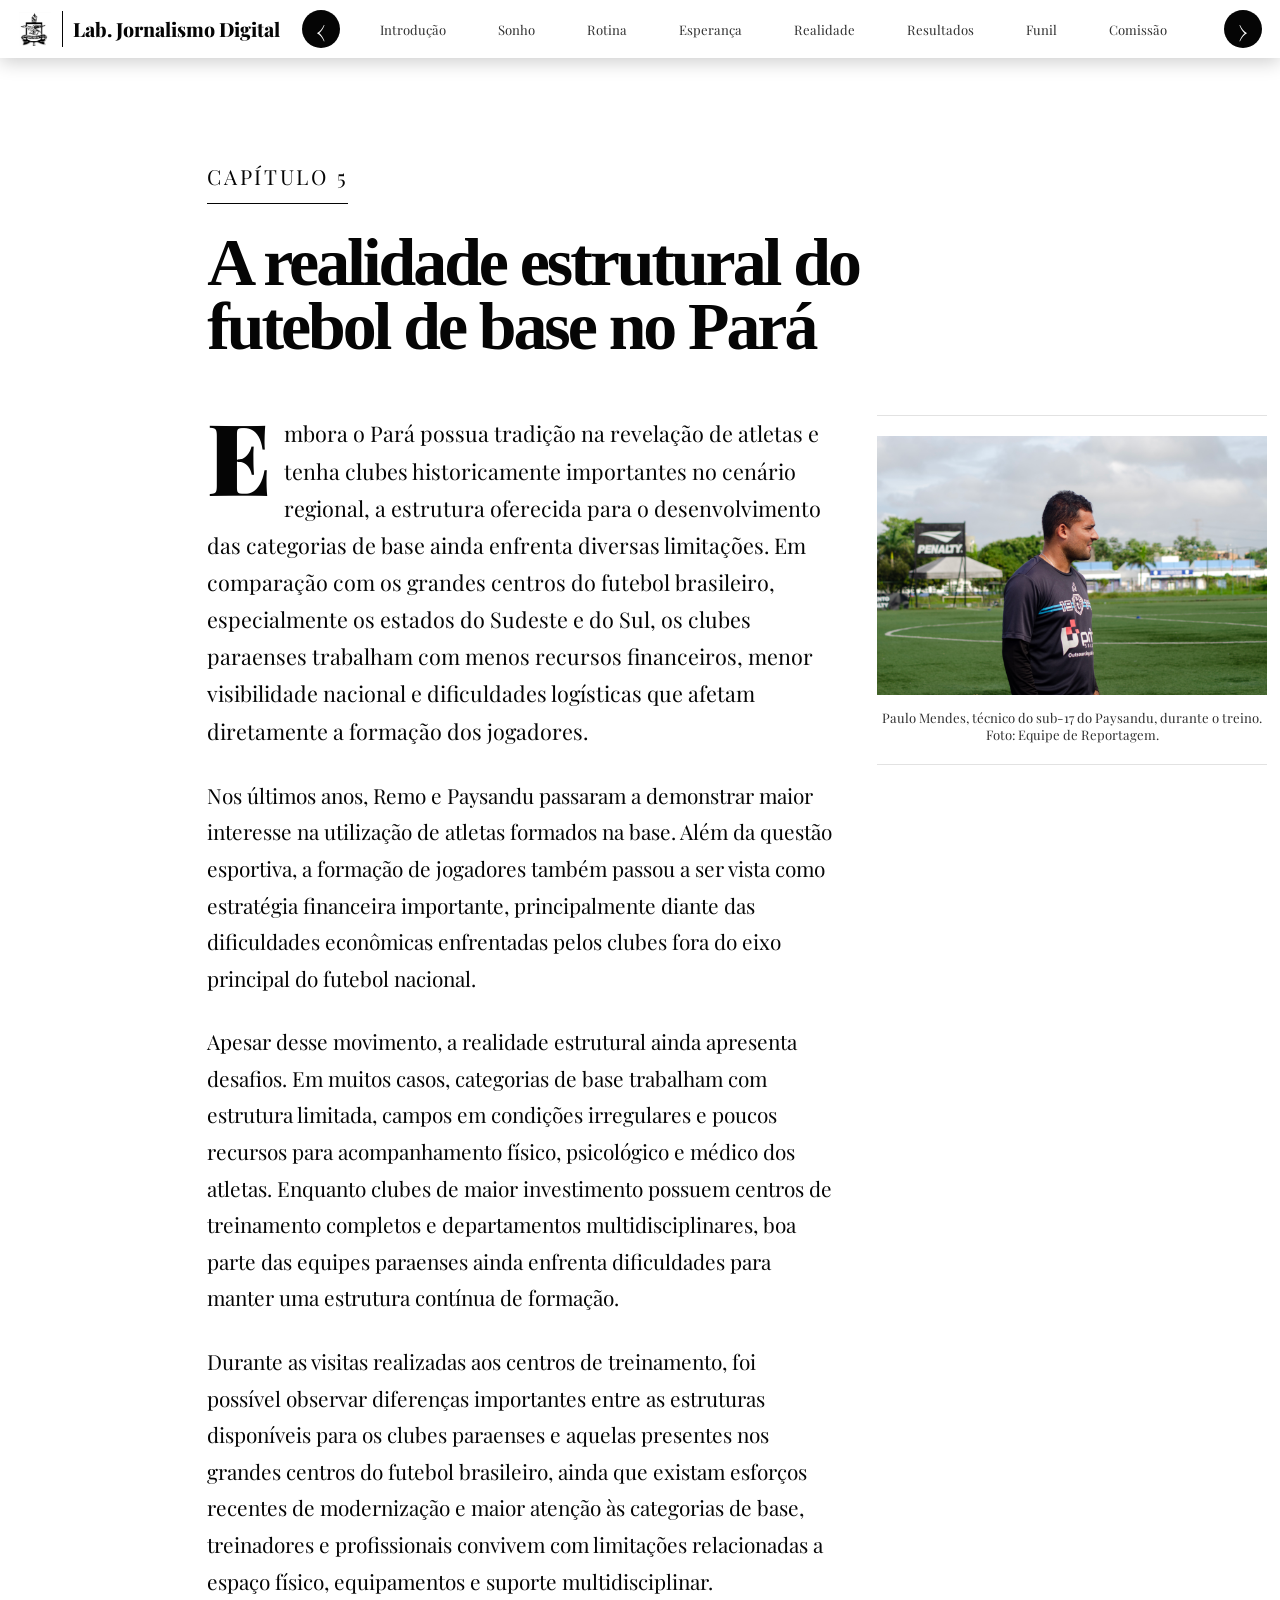
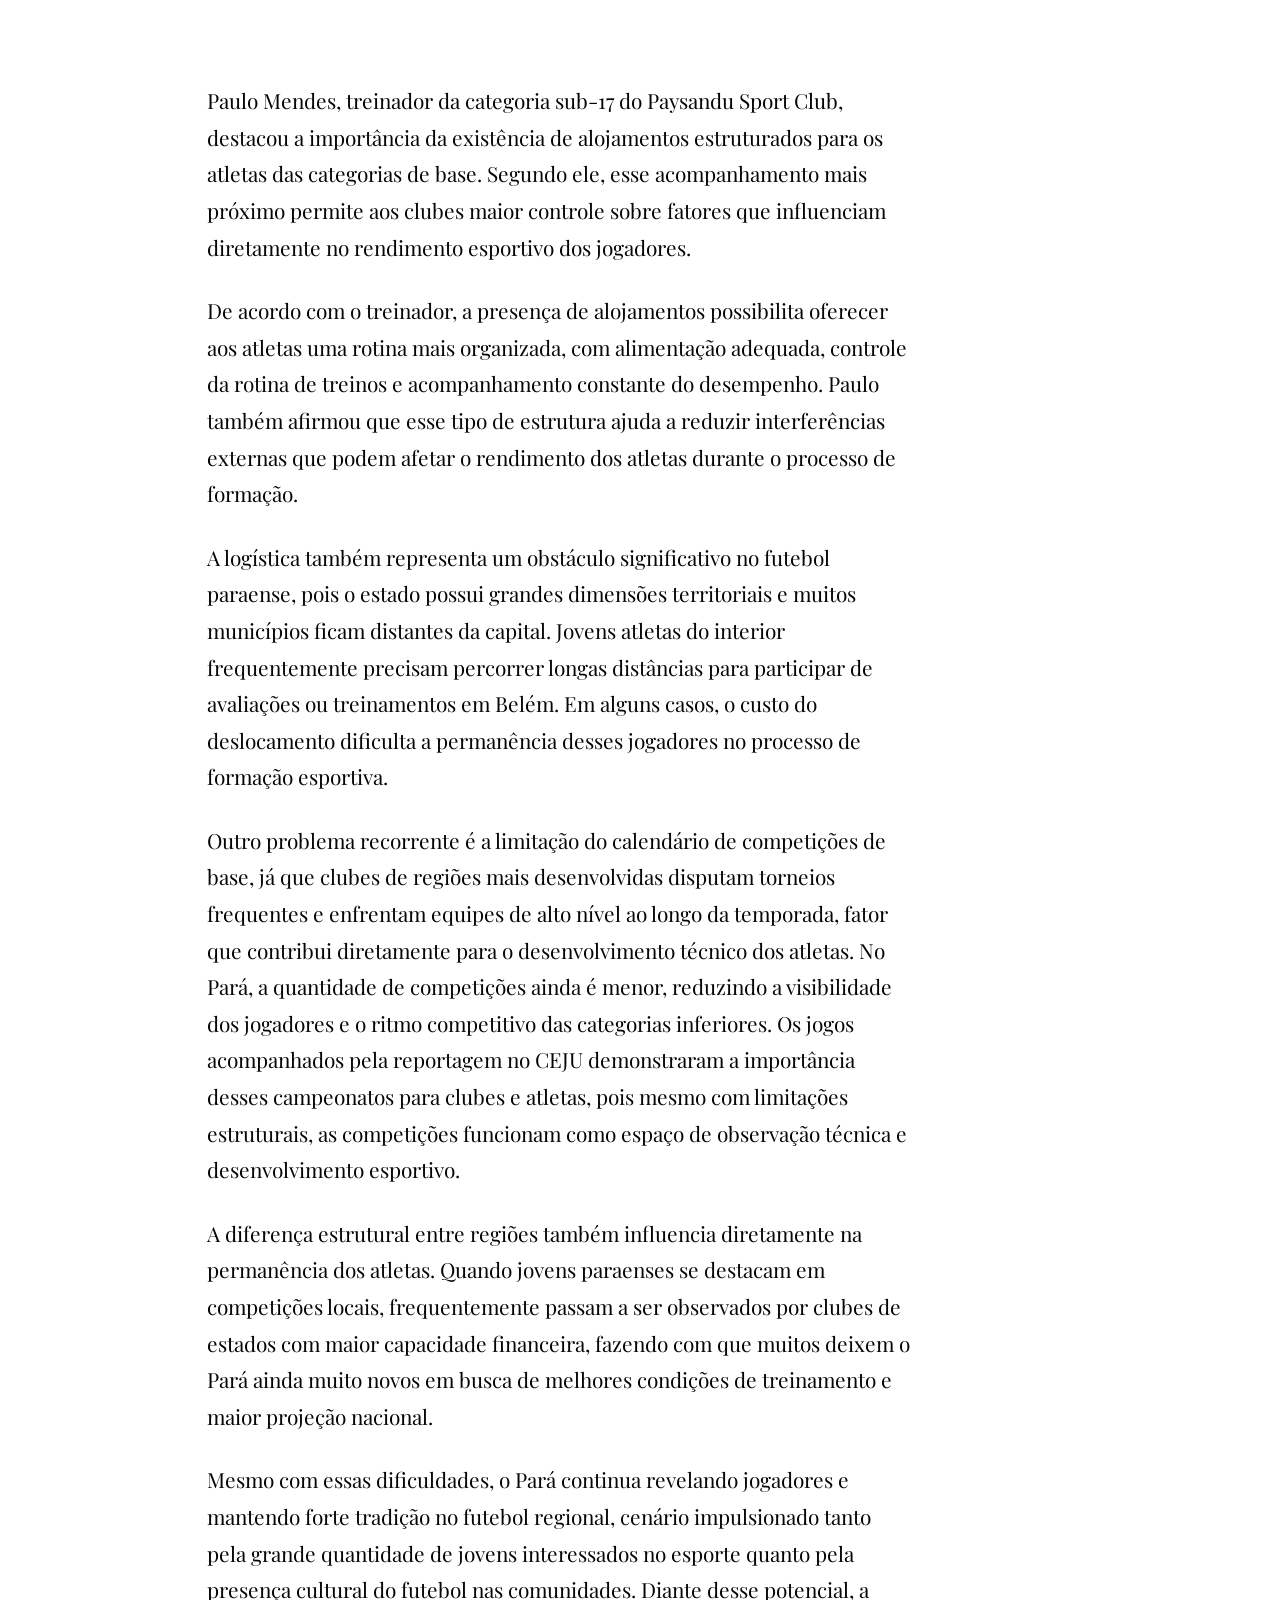
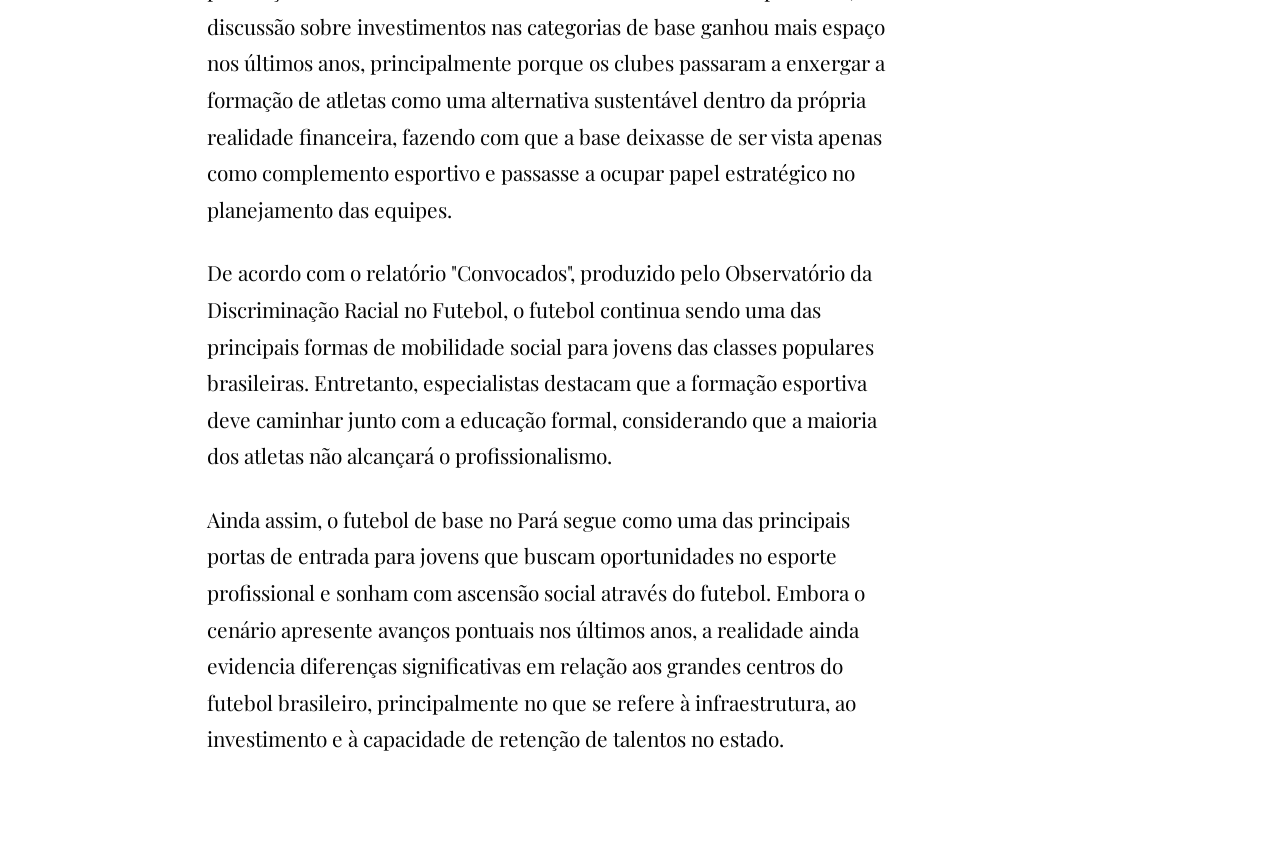
==== a-realidade.html @ 1070edc4 "Versão 1.0" ====
<!DOCTYPE html>
<html lang="pt-BR">
<head>
  <meta charset="UTF-8" />
  <meta name="viewport" content="width=device-width, initial-scale=1.0" />
  <title>A realidade estrutural | Lab. Jornalismo Digital</title>
  <link rel="preconnect" href="https://fonts.googleapis.com">
  <link rel="preconnect" href="https://fonts.gstatic.com" crossorigin>
  <link href="https://fonts.googleapis.com/css2?family=Playfair+Display:wght@300;400;600;700;800;900&display=swap" rel="stylesheet">
  <!-- CSS: a-realidade.html → reset.css + chapter.css + a-realidade.css -->
  <link rel="stylesheet" href="css/reset.css" />
  <link rel="stylesheet" href="css/chapter.css" />
  <link rel="stylesheet" href="css/a-realidade.css" />
</head>
<body>
  <header class="site-navbar">
    <div class="brand">
      <img src="assets/home/logo-ufpa.png" alt="Logo UFPA" class="brand-logo">
      <span class="brand-divider"></span>
      <strong>Lab. Jornalismo Digital</strong>
    </div>
    <button class="nav-arrow nav-arrow-left" type="button" aria-label="Rolar menu para esquerda" data-scroll-menu="-1">‹</button>
    <nav class="nav-scroll" id="navScroll" aria-label="Navegação principal">
      <button class="nav-close" type="button" aria-label="Fechar menu" data-close-menu>×</button>
      <a href="index.html">Introdução</a>
      <a href="comeco-do-sonho.html">Sonho</a>
      <a href="a-rotina-invisivel.html">Rotina</a>
      <a href="o-futebol-como-esperanca.html">Esperança</a>
      <a href="a-realidade.html">Realidade</a>
      <a href="resultados-precoce.html">Resultados</a>
      <a href="o-funil.html">Funil</a>
      <a href="o-olhar-da-comissao.html">Comissão</a>
      <a href="saude-fisica-e-mental.html">Saúde</a>
      <a href="da-base-para-o-profissional.html">Profissional</a>
      <a href="os-talentos-que-ficaram.html">Talentos</a>
      <a href="conclusao.html">Conclusão</a>
    </nav>
    <button class="nav-arrow nav-arrow-right" type="button" aria-label="Rolar menu para direita" data-scroll-menu="1">›</button>
    <button class="nav-toggle" type="button" aria-label="Abrir menu" aria-expanded="false" data-menu-toggle>☰</button>
  </header>
  <main>
    <article class="story-content chapter-page">
      <header class="chapter-header">
        <p class="kicker">CAPÍTULO 5</p>
        <h1>A realidade estrutural do futebol de base no Pará</h1>
      </header>
      <section class="media-row">
        <div class="media-text">
          <p class="lead">
            Embora o Pará possua tradição na revelação de atletas e tenha clubes historicamente importantes no cenário regional, a estrutura oferecida para o desenvolvimento das categorias de base ainda enfrenta diversas limitações. Em comparação com os grandes centros do futebol brasileiro, especialmente os estados do Sudeste e do Sul, os clubes paraenses trabalham com menos recursos financeiros, menor visibilidade nacional e dificuldades logísticas que afetam diretamente a formação dos jogadores.
          </p>

          <p>Nos últimos anos, Remo e Paysandu passaram a demonstrar maior interesse na utilização de atletas formados na base. Além da questão esportiva, a formação de jogadores também passou a ser vista como estratégia financeira importante, principalmente diante das dificuldades econômicas enfrentadas pelos clubes fora do eixo principal do futebol nacional.
          </p>

          <p>
            Apesar desse movimento, a realidade estrutural ainda apresenta desafios. Em muitos casos, categorias de base trabalham com estrutura limitada, campos em condições irregulares e poucos recursos para acompanhamento físico, psicológico e médico dos atletas. Enquanto clubes de maior investimento possuem centros de treinamento completos e departamentos multidisciplinares, boa parte das equipes paraenses ainda enfrenta dificuldades para manter uma estrutura contínua de formação.
          </p>

          <p>
            Durante as visitas realizadas aos centros de treinamento, foi possível observar diferenças importantes entre as estruturas disponíveis para os clubes paraenses e aquelas presentes nos grandes centros do futebol brasileiro, ainda que existam esforços recentes de modernização e maior atenção às categorias de base, treinadores e profissionais convivem com limitações relacionadas a espaço físico, equipamentos e suporte multidisciplinar.
          </p>
        </div>

        <figure class="side-media">
          <button class="media-open" type="button" data-modal-image="assets/realidade/PauloMendes.jpg" aria-label="Ampliar imagem sobre a realidade da base">
            <img src="assets/realidade/PauloMendes.jpg" alt="Ilustração sobre a realidade estrutural do futebol de base no Pará">
          </button>
          <figcaption>Paulo Mendes, técnico do sub-17 do Paysandu, durante o treino. Foto: Equipe de Reportagem.</figcaption>
        </figure>
      </section>

  
        <p>
        Paulo Mendes, treinador da categoria sub-17 do Paysandu Sport Club, destacou a importância da existência de alojamentos estruturados para os atletas das categorias de base. Segundo ele, esse acompanhamento mais próximo permite aos clubes maior controle sobre fatores que influenciam diretamente no rendimento esportivo dos jogadores.
         </p>
      

      <p>
        
      </p>    
      <p>
        De acordo com o treinador, a presença de alojamentos possibilita oferecer aos atletas uma rotina mais organizada, com alimentação adequada, controle da rotina de treinos e acompanhamento constante do desempenho. Paulo também afirmou que esse tipo de estrutura ajuda a reduzir interferências externas que podem afetar o rendimento dos atletas durante o processo de formação.
      </p>

      <p>
        A logística também representa um obstáculo significativo no futebol paraense, pois o estado possui grandes dimensões territoriais e muitos municípios ficam distantes da capital. Jovens atletas do interior frequentemente precisam percorrer longas distâncias para participar de avaliações ou treinamentos em Belém. Em alguns casos, o custo do deslocamento dificulta a permanência desses jogadores no processo de formação esportiva.
      </p>

      <p>
        Outro problema recorrente é a limitação do calendário de competições de base, já que clubes de regiões mais desenvolvidas disputam torneios frequentes e enfrentam equipes de alto nível ao longo da temporada, fator que contribui diretamente para o desenvolvimento técnico dos atletas. No Pará, a quantidade de competições ainda é menor, reduzindo a visibilidade dos jogadores e o ritmo competitivo das categorias inferiores. Os jogos acompanhados pela reportagem no CEJU demonstraram a importância desses campeonatos para clubes e atletas, pois mesmo com limitações estruturais, as competições funcionam como espaço de observação técnica e desenvolvimento esportivo.
      </p>

      <p>
        A diferença estrutural entre regiões também influencia diretamente na permanência dos atletas. Quando jovens paraenses se destacam em competições locais, frequentemente passam a ser observados por clubes de estados com maior capacidade financeira, fazendo com que muitos deixem o Pará ainda muito novos em busca de melhores condições de treinamento e maior projeção nacional.
      </p>

      <p>
        Mesmo com essas dificuldades, o Pará continua revelando jogadores e mantendo forte tradição no futebol regional, cenário impulsionado tanto pela grande quantidade de jovens interessados no esporte quanto pela presença cultural do futebol nas comunidades. Diante desse potencial, a discussão sobre investimentos nas categorias de base ganhou mais espaço nos últimos anos, principalmente porque os clubes passaram a enxergar a formação de atletas como uma alternativa sustentável dentro da própria realidade financeira, fazendo com que a base deixasse de ser vista apenas como complemento esportivo e passasse a ocupar papel estratégico no planejamento das equipes.
      </p>

      <p>
        De acordo com o relatório "Convocados", produzido pelo Observatório da Discriminação Racial no Futebol, o futebol continua sendo uma das principais formas de mobilidade social para jovens das classes populares brasileiras. Entretanto, especialistas destacam que a formação esportiva deve caminhar junto com a educação formal, considerando que a maioria dos atletas não alcançará o profissionalismo.
      </p>

      <p>
        Ainda assim, o futebol de base no Pará segue como uma das principais portas de entrada para jovens que buscam oportunidades no esporte profissional e sonham com ascensão social através do futebol. Embora o cenário apresente avanços pontuais nos últimos anos, a realidade ainda evidencia diferenças significativas em relação aos grandes centros do futebol brasileiro, principalmente no que se refere à infraestrutura, ao investimento e à capacidade de retenção de talentos no estado. 
      </p>
    </article>
  </main>
</body>
</html>
---- css/chapter.css ----
:root {
  --white: #ffffff;
  --black: #050505;
  --gray-50: #fafafa;
  --gray-100: #f4f4f4;
  --gray-200: #e2e2e2;
  --gray-500: #777777;
  --gray-700: #303030;

  --navbar-height: 58px;
  --text-width: 760px;
  --wide-width: 1180px;
  --side-media-width: 390px;
}

html {
  scroll-behavior: smooth;
}

body {
  background: var(--white);
  color: var(--black);
  font-family: "Playfair Display", Georgia, serif;
  font-weight: 300;
  padding-top: var(--navbar-height);
}

body.menu-open {
  overflow: hidden;
}

/* NAVBAR */

.site-navbar {
  width: 100%;
  height: var(--navbar-height);
  background: rgba(255, 255, 255, 0.97);
  position: fixed;
  top: 0;
  left: 0;
  z-index: 50;
  display: flex;
  align-items: center;
  gap: 22px;
  padding: 0 18px;
  box-shadow: 0 4px 18px rgba(0, 0, 0, 0.2);
  backdrop-filter: blur(10px);
}

.brand {
  display: flex;
  align-items: center;
  gap: 10px;
  min-width: max-content;
}

.brand-logo {
  width: 34px;
  height: 34px;
  object-fit: contain;
}

.brand-divider {
  width: 1px;
  height: 36px;
  background: var(--black);
}

.brand strong {
  font-size: 1.22rem;
  font-weight: 800;
  white-space: nowrap;
}

.nav-scroll {
  flex: 1;
  display: flex;
  align-items: center;
  gap: 16px;
  overflow-x: auto;
  scrollbar-width: none;
  scroll-behavior: smooth;
}

.nav-scroll::-webkit-scrollbar {
  display: none;
}

.nav-scroll a {
  min-width: max-content;
  text-decoration: none;
  font-size: 0.82rem;
  font-weight: 400;
  color: var(--gray-700);
  padding: 7px 18px;
  border-radius: 999px;
  transition: background 0.25s ease, color 0.25s ease;
}

.nav-scroll a:hover,
.nav-scroll a.active {
  background: var(--gray-200);
  color: var(--black);
}

.nav-toggle,
.nav-close {
  width: 42px;
  height: 42px;
  border: 0;
  border-radius: 50%;
  color: var(--white);
  background: var(--black);
  font-size: 1.35rem;
  line-height: 1;
  cursor: pointer;
  display: none;
  align-items: center;
  justify-content: center;
}

.nav-close {
  position: absolute;
  top: 18px;
  right: 18px;
}

.nav-arrow {
  width: 38px;
  height: 38px;
  border: 0;
  border-radius: 50%;
  background: var(--black);
  color: var(--white);
  font-size: 1.9rem;
  line-height: 1;
  cursor: pointer;
  display: flex;
  align-items: center;
  justify-content: center;
  flex: 0 0 auto;
  transition: background 0.25s ease;
}

.nav-arrow:hover {
  background: var(--gray-700);
}

/* ESTRUTURA DA MATÉRIA */

.story-content {
  max-width: var(--text-width);
  margin-left: 14vw;
  margin-right: auto;
  padding: 100px 28px 60px;
}

.chapter-page + .chapter-page {
  margin-top: 70px;
  padding-top: 90px;
  border-top: 1px solid var(--gray-200);
}

.chapter-header {
  margin-bottom: 56px;
  text-align: left;
}

.kicker {
  display: inline-block;
  font-size: 0.78rem;
  letter-spacing: 0.13em;
  text-transform: uppercase;
  font-weight: 800;
  margin-bottom: 22px;
  padding-bottom: 8px;
  border-bottom: 1px solid var(--black);
}

.chapter-header h1 {
  font-size: clamp(3rem, 5.3vw, 5rem);
  line-height: 0.95;
  font-family: 'Times New Roman', Times, serif;
  font-weight: 900;
  letter-spacing: -0.045em;
  text-align: left;
}

.chapter-summary {
  max-width: 640px;
  margin-top: 24px;
  color: var(--gray-700);
  font-size: 1.22rem;
  line-height: 1.5;
  font-weight: 300;
}

.story-content p {
  font-size: 1.3rem;
  line-height: 1.76;
  font-weight: 300;
  margin-bottom: 27px;
  text-align: left;
}

.story-content .lead {
  font-size: 1.35rem;
  line-height: 1.72;
}

.story-content .lead::first-letter {
  float: left;
  font-size: 6.2rem;
  line-height: 0.82;
  padding-right: 13px;
  font-weight: 900;
}

/*cor dos links*/
.story-content a {
  color: #2a2a2a;
  text-decoration-thickness: 1px;
  text-underline-offset: 4px;
}

.story-content a:hover {
  color: var(--black);
}


.story-content blockquote {
  font-size: 1.3rem;
  line-height: 1.62;
  font-weight: 700;
  margin: 24px 0 34px;
  padding: 20px 24px;
  background: var(--gray-50);
  border-left: 4px solid var(--black);
}

.highlight-quote {
  font-size: 1.32rem;
  line-height: 1.58;
  font-weight: 800;
}

/* TEXTO À ESQUERDA + MÍDIA PEQUENA À DIREITA */

.media-row,
.quote-highlight-block {
  width: min(1060px, calc(100vw - 72px));
  margin: 52px 0 56px;
  display: grid;
  grid-template-columns: minmax(0, var(--text-width)) var(--side-media-width);
  gap: 44px;
  align-items: start;
}

.media-text {
  width: 100%;
}

.side-media {
  width: 100%;
  padding: 20px 0;
  border-top: 1px solid var(--gray-200);
  border-bottom: 1px solid var(--gray-200);
}

.media-open {
  width: 100%;
  border: 0;
  padding: 0;
  background: transparent;
  cursor: zoom-in;
}

.media-open img {
  width: 100%;
  max-height: 290px;
  object-fit: cover;
  transition: transform 0.25s ease, filter 0.25s ease;
}

.media-open:hover img {
  transform: scale(1.015);
  filter: brightness(0.94);
}

.side-media figcaption {
  font-size: 0.82rem;
  line-height: 1.35;
  color: var(--gray-700);
  font-weight: 300;
  text-align: center;
  margin-top: 10px;
}

.quote-highlight-block .feature-visual {
  width: 100%;
  margin: 0;
  padding: 20px 0;
  border-top: 1px solid var(--gray-200);
  border-bottom: 1px solid var(--gray-200);
}

.quote-highlight-block .feature-video video {
  width: 100%;
  max-height: 290px;
  object-fit: cover;
  background: #000;
  border: 1px solid var(--gray-200);
  cursor: zoom-in;
}

/* VÍDEO COM PALAVRA CLICÁVEL */

.video-trigger-row {
  margin-top: 58px;
  margin-bottom: 60px;
}

.inline-video-trigger {
  border: 1px solid var(--gray-200);
  background: var(--gray-100);
  color: var(--black);
  padding: 3px 8px;
  border-radius: 999px;
  font-family: inherit;
  font-size: inherit;
  font-weight: 800;
  cursor: pointer;
  transition: background 0.25s ease, border-color 0.25s ease;
}

.inline-video-trigger::before {
  content: "▶ ";
  font-size: 0.75em;
  color: var(--gray-500);
}

.inline-video-trigger:hover {
  background: var(--gray-200);
  border-color: var(--gray-500);
}

.side-video {
  padding: 22px 0;
}

.video-box {
  position: relative;
  width: 100%;
}

.video-box video {
  width: 100%;
  max-height: 300px;
  object-fit: cover;
  background: #000;
  border: 1px solid var(--gray-200);
  cursor: zoom-in;
}

.video-expand-button {
  display: block;
  margin-top: 10px;
  margin-left: auto;
  border: 1px solid var(--black);
  background: var(--white);
  color: var(--black);
  padding: 8px 14px;
  font-family: inherit;
  font-size: 0.82rem;
  font-weight: 700;
  cursor: pointer;
  transition: background 0.25s ease, color 0.25s ease;
}

.video-expand-button:hover {
  background: var(--black);
  color: var(--white);
}

/* NAVEGAÇÃO ENTRE CAPÍTULOS */

.next-chapter,
.chapter-navigation {
  margin-top: 60px;
  padding-top: 28px;
  border-top: 1px solid var(--gray-200);
}

.next-chapter a,
.chapter-navigation a {
  font-size: 1rem;
  font-weight: 700;
  text-decoration: none;
  color: var(--black);
}

.chapter-navigation {
  display: flex;
  justify-content: space-between;
  gap: 24px;
}

/* MODAL TELA CHEIA */

.media-modal {
  position: fixed;
  inset: 0;
  background: rgba(0, 0, 0, 0.92);
  z-index: 100;
  display: none;
  align-items: center;
  justify-content: center;
  padding: 32px;
}

.media-modal.show {
  display: flex;
}

.modal-close {
  position: fixed;
  top: 20px;
  right: 28px;
  width: 46px;
  height: 46px;
  border: 0;
  border-radius: 50%;
  background: var(--white);
  color: var(--black);
  font-size: 2rem;
  line-height: 1;
  cursor: pointer;
  z-index: 101;
}

.modal-content {
  width: min(1100px, 96vw);
  max-height: 88vh;
}

.modal-content img,
.modal-content video {
  width: 100%;
  max-height: 88vh;
  object-fit: contain;
}

/* RESPONSIVO — PC, TABLET, CELULAR E PROJETOR */

@media (min-width: 1400px) {
  .story-content {
    margin-left: 16vw;
  }

  .chapter-header h1 {
    font-size: 5rem;
  }
}

@media (max-width: 1100px) {
  .story-content {
    margin-left: 8vw;
  }

  .media-row,
  .quote-highlight-block {
    width: calc(100vw - 56px);
    grid-template-columns: minmax(0, 1fr) 360px;
    gap: 34px;
  }
}

@media (max-width: 860px) {
  .site-navbar {
    gap: 12px;
    padding: 0 12px;
    justify-content: center;
  }

  .site-navbar.menu-open {
    height: 100vh;
    height: 100dvh;
    align-items: flex-start;
    padding-top: 0;
  }

  .brand {
    justify-content: center;
    max-width: calc(100% - 64px);
  }

  .brand strong {
    font-size: 1rem;
  }

  .brand-logo {
    width: 30px;
    height: 30px;
  }

  .brand-divider {
    display: none;
  }

  .nav-arrow {
    display: none;
  }

  .nav-toggle {
    display: inline-flex;
    position: absolute;
    right: 16px;
    width: 42px;
    height: 42px;
    background: transparent;
    color: var(--black);
    border-radius: 0;
  }

  .nav-close {
    display: inline-flex;
  }

  .nav-scroll {
    position: fixed;
    inset: 0;
    z-index: 60;
    display: none;
    flex-direction: column;
    justify-content: flex-start;
    align-items: stretch;
    padding: 90px 24px 24px;
    gap: 18px;
    overflow-x: hidden;
    overflow-y: auto;
    background: rgba(255, 255, 255, 0.98);
    backdrop-filter: blur(10px);
  }

  .nav-scroll.open {
    display: flex;
  }

  .nav-scroll a {
    width: 100%;
    background: var(--gray-100);
  }

  .nav-scroll a:hover,
  .nav-scroll a.active {
    background: var(--black);
    color: var(--white);
  }

  .story-content {
    max-width: 100%;
    margin-left: auto;
    margin-right: auto;
    padding: 72px 24px 45px;
  }

  .chapter-header {
    text-align: center;
  }

  .chapter-header h1 {
    text-align: center;
  }

  .story-content p {
    font-size: 1.12rem;
    line-height: 1.7;
  }

  .story-content .lead {
    font-size: 1.18rem;
  }

  .story-content .lead::first-letter {
    font-size: 4.7rem;
  }

  .media-row,
  .quote-highlight-block {
    width: 100%;
    margin: 38px 0;
    grid-template-columns: 1fr;
    gap: 22px;
  }

  .media-open img,
  .video-box video,
  .quote-highlight-block .feature-video video {
    max-height: none;
  }

  .chapter-navigation,
  .next-chapter {
    flex-direction: column;
  }
}

@media (max-width: 560px) {
  :root {
    --navbar-height: 54px;
  }

  .brand strong {
    font-size: 0.92rem;
  }

  .nav-scroll a {
    font-size: 0.78rem;
    padding: 7px 14px;
  }

  .chapter-header h1 {
    font-size: 2.45rem;
  }

  .story-content {
    padding-left: 20px;
    padding-right: 20px;
  }

  .story-content blockquote {
    padding: 18px;
    font-size: 1.12rem;
  }

  .modal-close {
    top: 14px;
    right: 14px;
  }
}
---- css/a-realidade.css ----
/* CSS exclusivo: a-realidade.html */
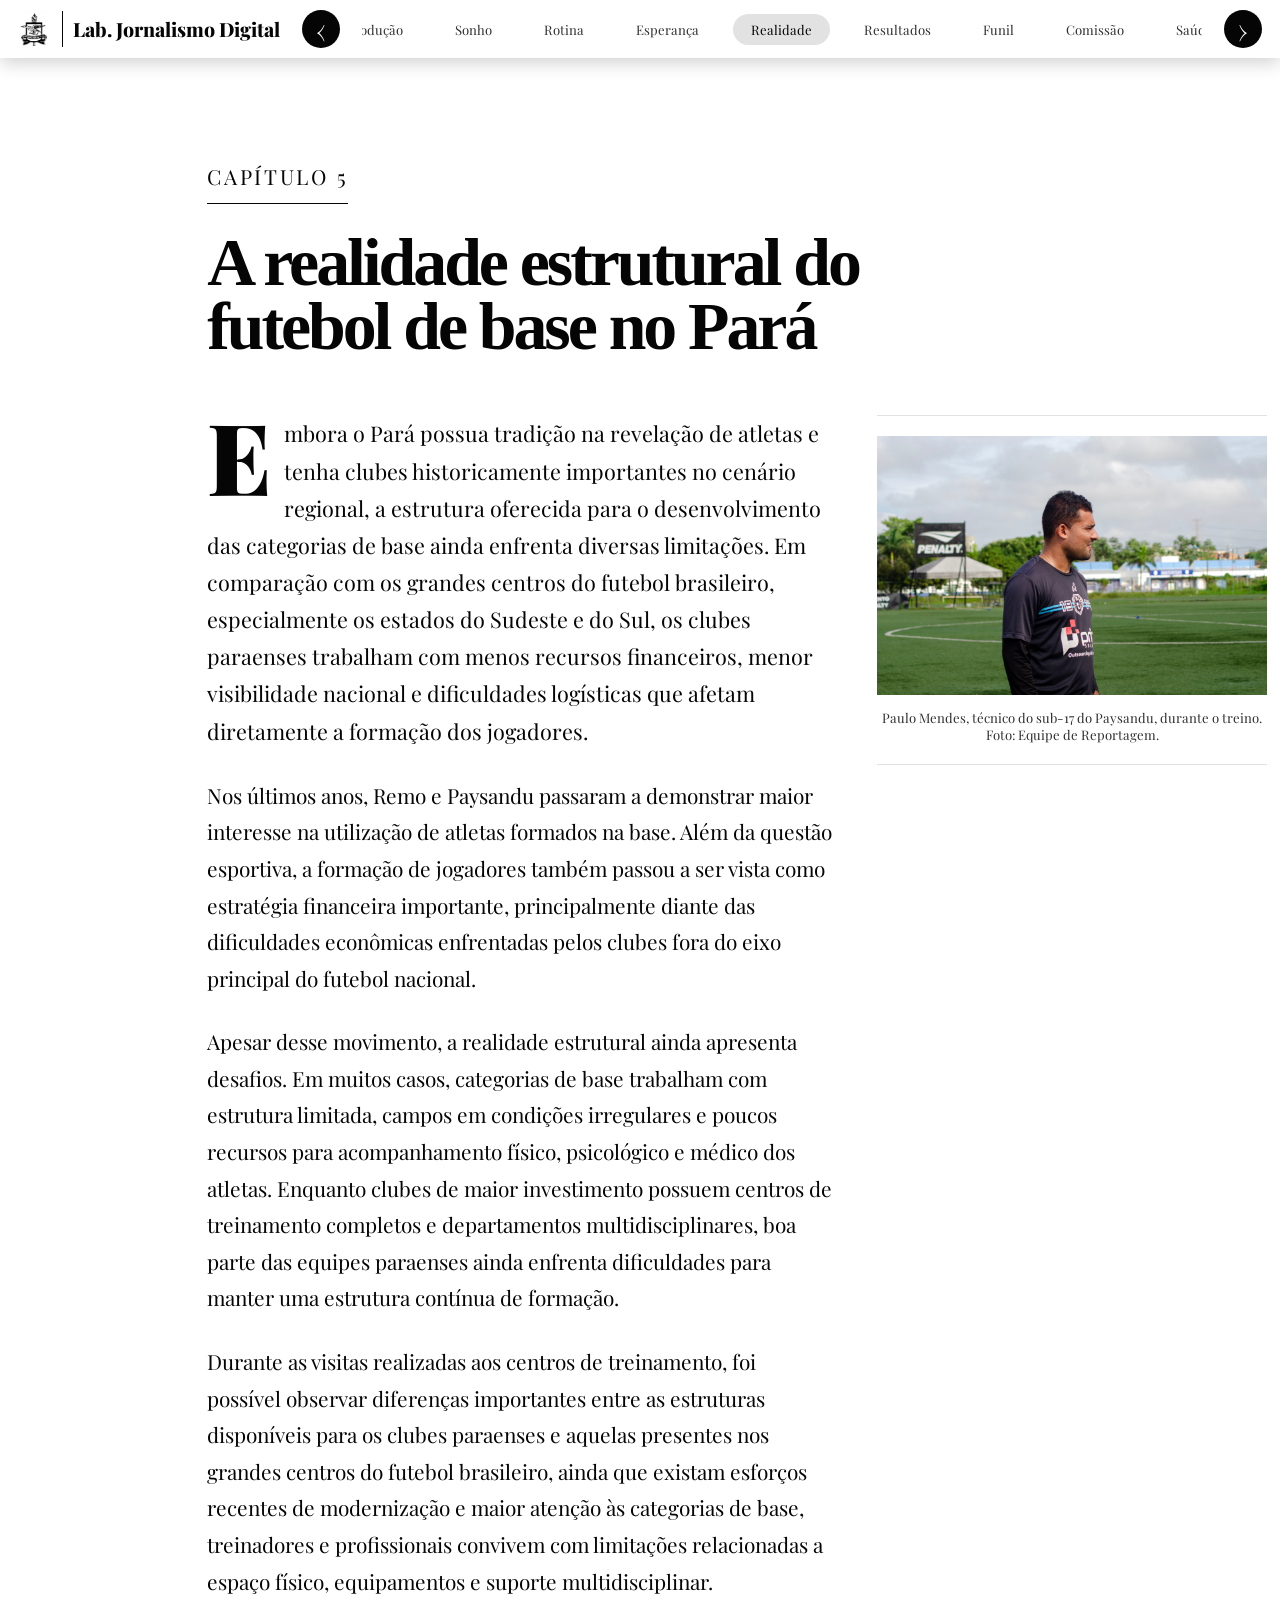
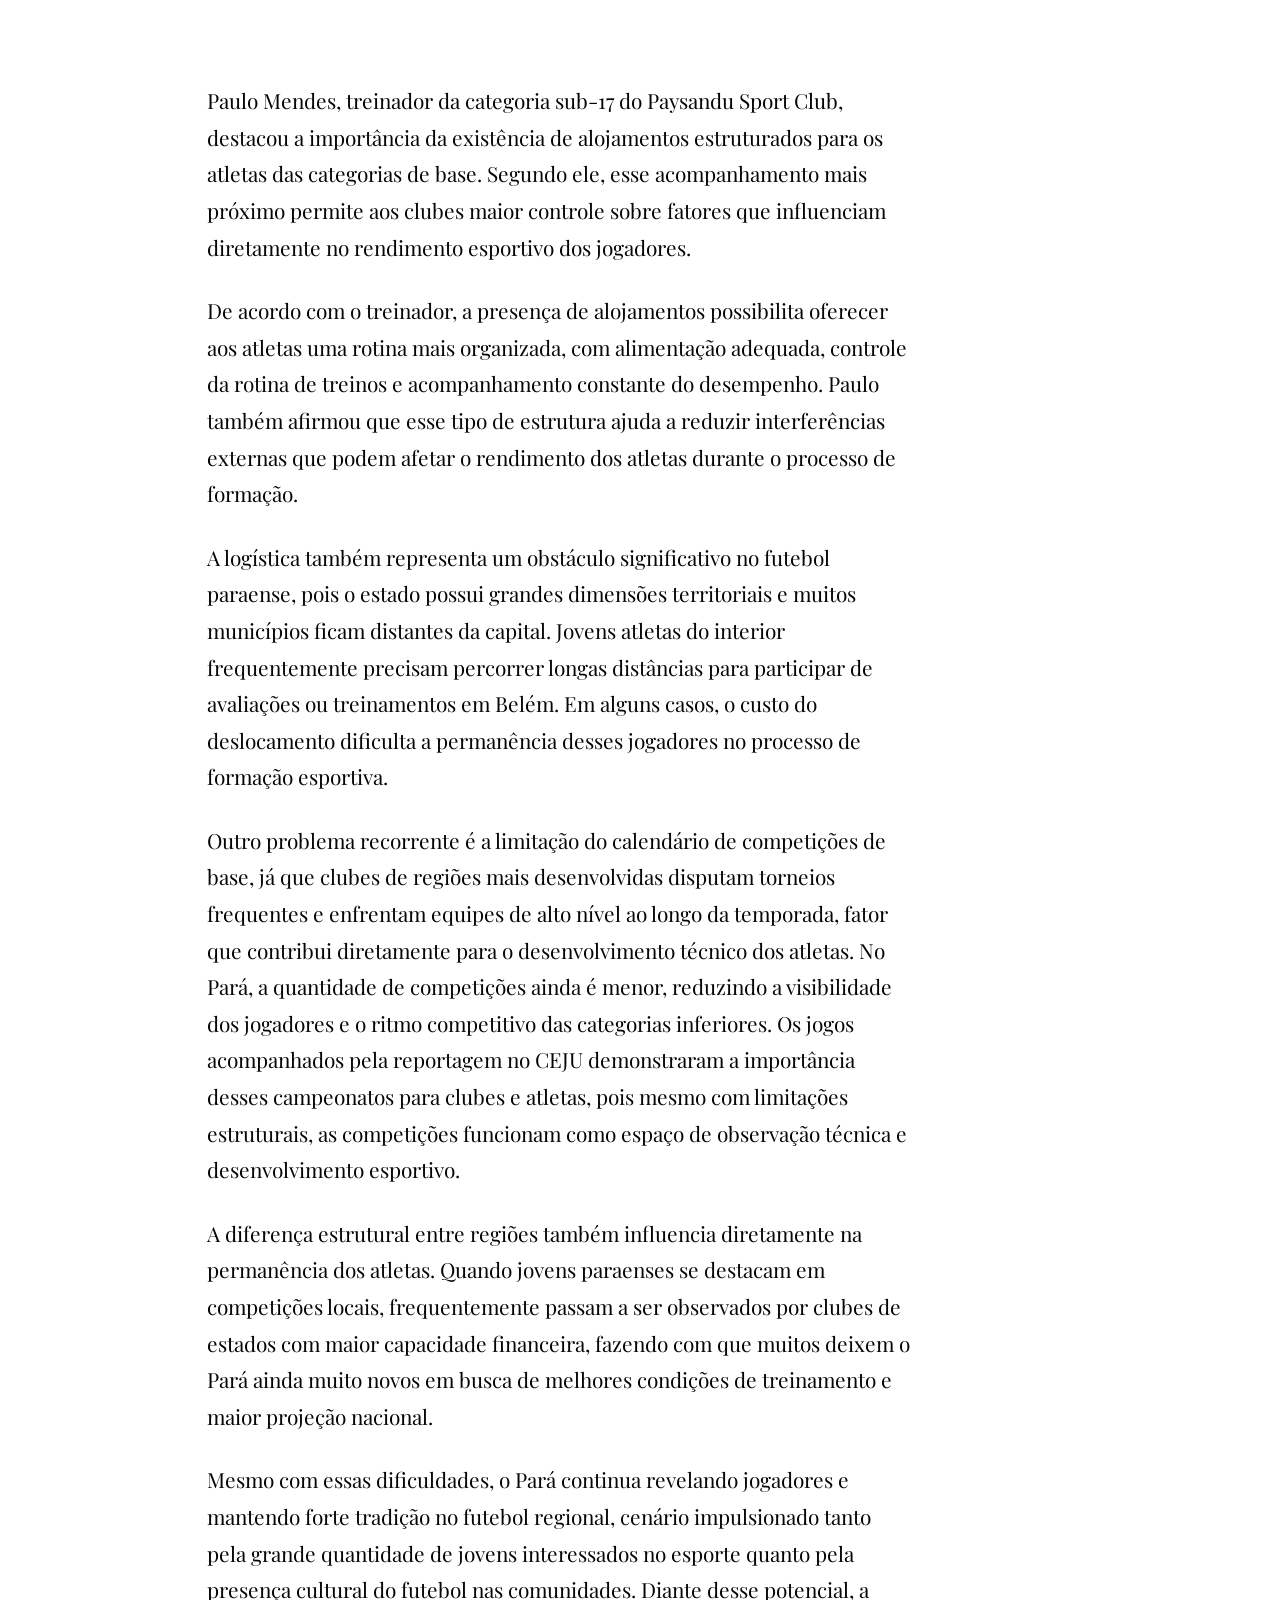
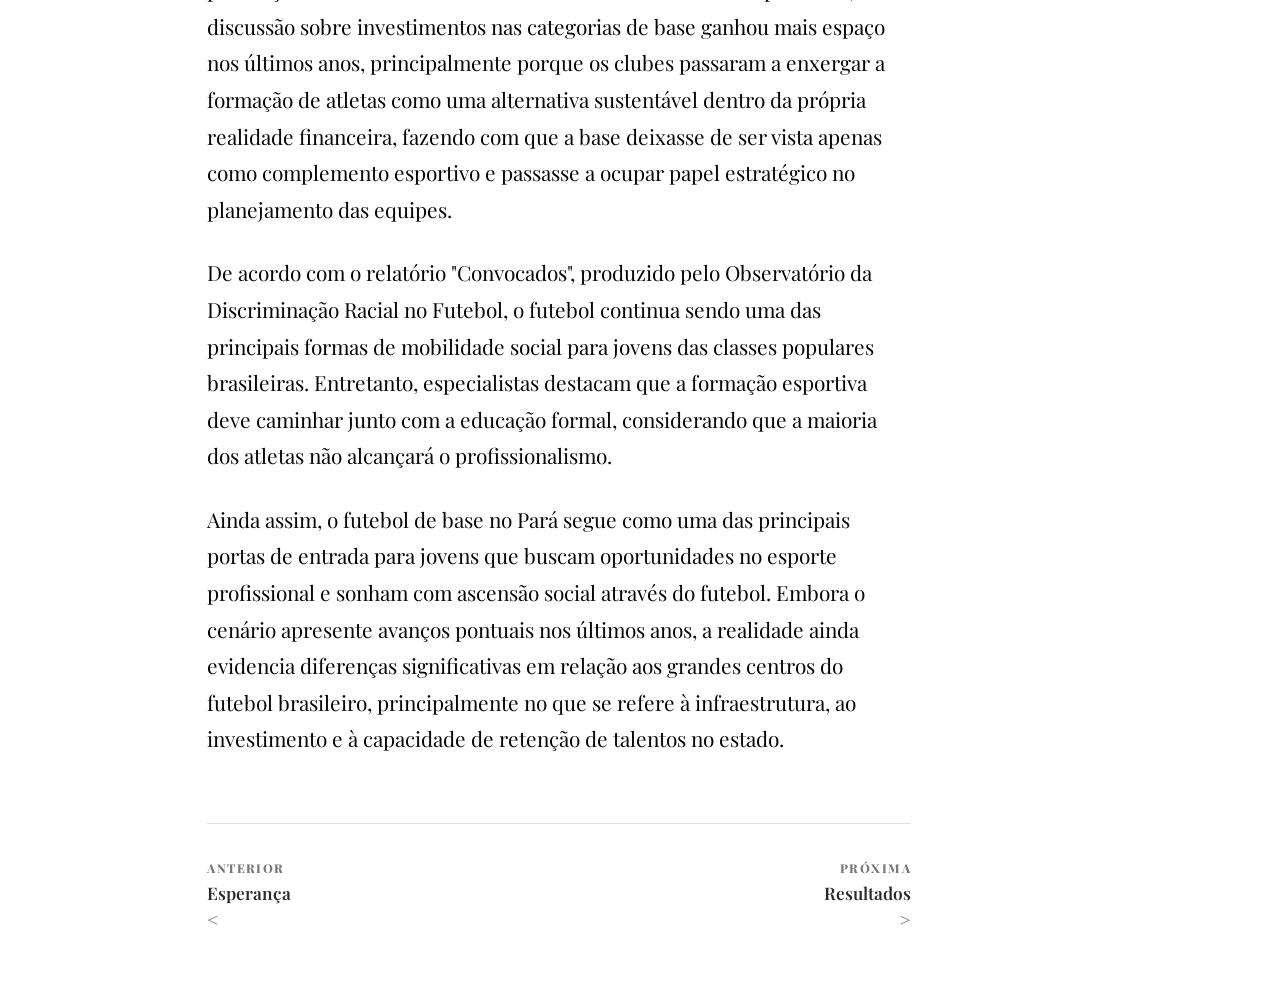
==== commit c33d1450: "Ajustes Modo Mobile, navegação e icon site" ====
--- a/a-realidade.html
+++ b/a-realidade.html
@@ -4,6 +4,7 @@
   <meta charset="UTF-8" />
   <meta name="viewport" content="width=device-width, initial-scale=1.0" />
   <title>A realidade estrutural | Lab. Jornalismo Digital</title>
+  <link rel="icon" type="image/png" href="assets/home/iconsite.webp" />
   <link rel="preconnect" href="https://fonts.googleapis.com">
   <link rel="preconnect" href="https://fonts.gstatic.com" crossorigin>
   <link href="https://fonts.googleapis.com/css2?family=Playfair+Display:wght@300;400;600;700;800;900&display=swap" rel="stylesheet">
@@ -108,5 +109,6 @@
       </p>
     </article>
   </main>
+  <script src="js/main.js"></script>
 </body>
-</html>+</html>
--- a/css/chapter.css
+++ b/css/chapter.css
@@ -47,18 +47,27 @@
   backdrop-filter: blur(10px);
 }
 
-.brand {
-  display: flex;
-  align-items: center;
-  gap: 10px;
-  min-width: max-content;
-}
-
-.brand-logo {
-  width: 34px;
-  height: 34px;
-  object-fit: contain;
-}
+.brand {
+  display: flex;
+  align-items: center;
+  gap: 10px;
+  min-width: max-content;
+}
+
+.brand-home-link {
+  cursor: pointer;
+}
+
+.brand-home-link:focus-visible {
+  outline: 2px solid var(--black);
+  outline-offset: 5px;
+}
+
+.brand-logo {
+  width: 34px;
+  height: 34px;
+  object-fit: contain;
+}
 
 .brand-divider {
   width: 1px;
@@ -384,10 +393,10 @@
 
 /* NAVEGAÇÃO ENTRE CAPÍTULOS */
 
-.next-chapter,
-.chapter-navigation {
-  margin-top: 60px;
-  padding-top: 28px;
+.next-chapter,
+.chapter-navigation {
+  margin-top: 60px;
+  padding-top: 28px;
   border-top: 1px solid var(--gray-200);
 }
 
@@ -399,11 +408,82 @@
   color: var(--black);
 }
 
-.chapter-navigation {
-  display: flex;
-  justify-content: space-between;
-  gap: 24px;
-}
+.chapter-navigation {
+  display: flex;
+  justify-content: space-between;
+  gap: 24px;
+}
+
+.chapter-bottom-navigation {
+  display: grid;
+  grid-template-columns: minmax(0, 1fr) minmax(0, 1fr);
+  gap: 34px;
+  margin-top: 66px;
+  padding-top: 28px;
+  border-top: 1px solid var(--gray-200);
+}
+
+.chapter-nav-card {
+  min-height: 58px;
+  display: flex;
+  flex-direction: column;
+  justify-content: center;
+  gap: 6px;
+  padding: 8px 0;
+  color: var(--black);
+  text-decoration: none;
+  background: transparent;
+  transition: color 0.2s ease, opacity 0.2s ease;
+}
+
+.chapter-nav-card:hover,
+.chapter-nav-card:focus-visible {
+  color: var(--gray-500);
+}
+
+.chapter-nav-direction {
+  font-size: 0.76rem;
+  font-weight: 800;
+  letter-spacing: 0.12em;
+  text-transform: uppercase;
+  color: var(--gray-500);
+}
+
+.chapter-nav-card:hover .chapter-nav-direction,
+.chapter-nav-card:focus-visible .chapter-nav-direction {
+  color: var(--gray-500);
+}
+
+.chapter-nav-card strong {
+  font-size: 1.08rem;
+  line-height: 1.25;
+  font-weight: 600;
+}
+
+.chapter-nav-previous {
+  text-align: left;
+}
+
+.chapter-nav-previous::before {
+  content: "<";
+  order: 3;
+  font-size: 1.2rem;
+  line-height: 1;
+  color: var(--gray-500);
+}
+
+.chapter-nav-next {
+  align-items: flex-end;
+  text-align: right;
+}
+
+.chapter-nav-next::before {
+  content: ">";
+  order: 3;
+  font-size: 1.2rem;
+  line-height: 1;
+  color: var(--gray-500);
+}
 
 /* MODAL TELA CHEIA */
 
@@ -599,11 +679,35 @@
     max-height: none;
   }
 
-  .chapter-navigation,
-  .next-chapter {
-    flex-direction: column;
-  }
-}
+  .chapter-navigation,
+  .next-chapter {
+    flex-direction: column;
+  }
+
+  .chapter-bottom-navigation {
+    grid-template-columns: minmax(0, 1fr) minmax(0, 1fr);
+    gap: 18px;
+    margin-top: 48px;
+  }
+
+  .chapter-nav-spacer {
+    display: block;
+  }
+
+  .chapter-nav-card {
+    min-height: 56px;
+    padding: 8px 0;
+  }
+
+  .chapter-nav-next {
+    align-items: flex-end;
+    text-align: right;
+  }
+
+  .chapter-nav-next::before {
+    order: 3;
+  }
+}
 
 @media (max-width: 560px) {
   :root {
